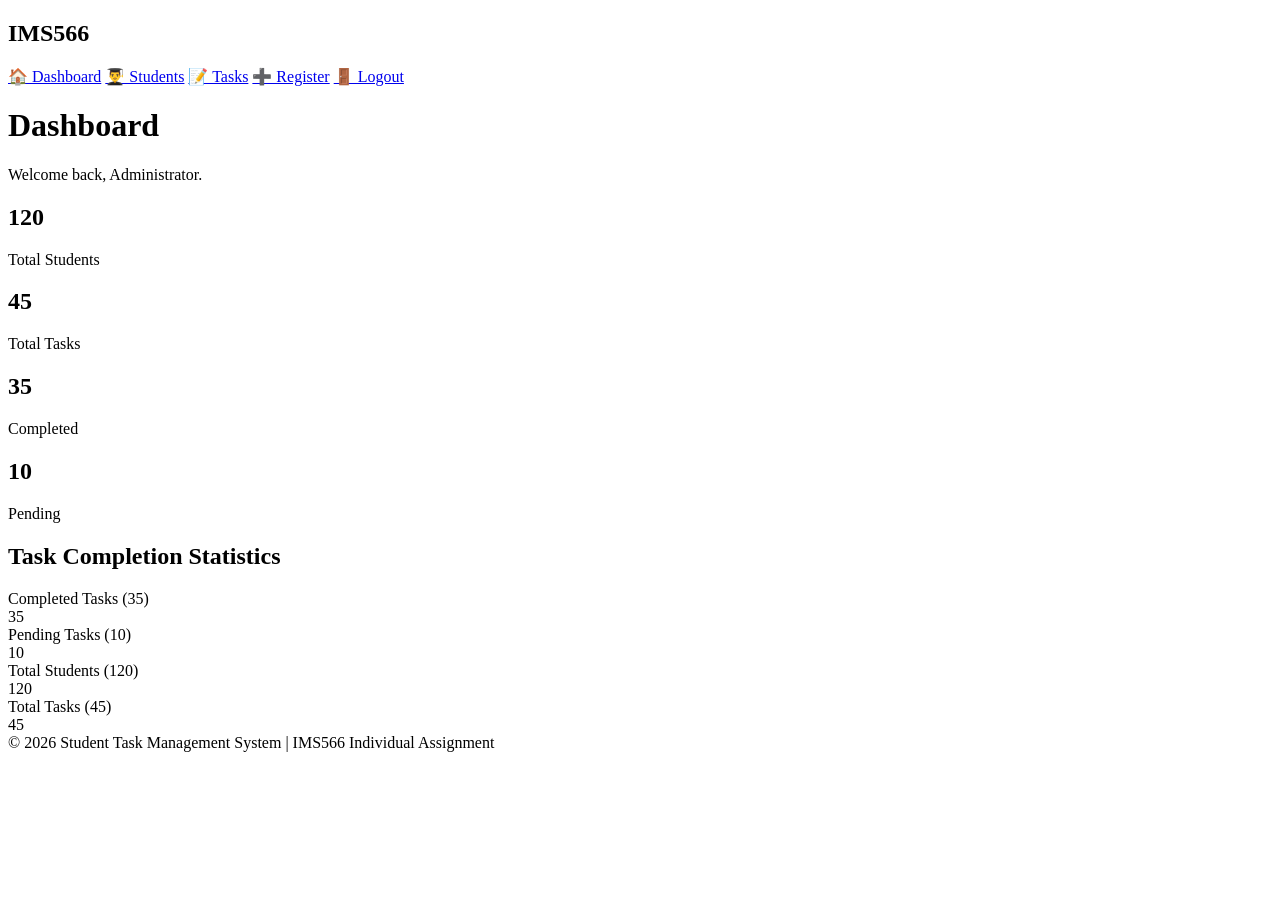
==== dashboard.html @ 9b42a7db "Add files via upload" ====
<!DOCTYPE html>
<html lang="en">

<head>
    <meta charset="UTF-8">
    <meta name="viewport" content="width=device-width, initial-scale=1.0">
    <title>Dashboard</title>

    <link rel="stylesheet" href="css/style.css">
</head>

<body>

<div class="dashboard">

    <!-- Sidebar -->
    <div class="sidebar">

        <h2>IMS566</h2>

        <a href="dashboard.html">🏠 Dashboard</a>
        <a href="students.html">👨‍🎓 Students</a>
        <a href="tasks.html">📝 Tasks</a>
        <a href="register.html">➕ Register</a>
        <a href="index.html">🚪 Logout</a>

    </div>

    <!-- Content -->
    <div class="content">

        <h1>Dashboard</h1>

        <p class="welcome">
            Welcome back, Administrator.
        </p>

        <div class="cards">

            <div class="card">
                <h2>120</h2>
                <p>Total Students</p>
            </div>

            <div class="card">
                <h2>45</h2>
                <p>Total Tasks</p>
            </div>

            <div class="card">
                <h2>35</h2>
                <p>Completed</p>
            </div>

            <div class="card">
                <h2>10</h2>
                <p>Pending</p>
            </div>

        </div>

        <div class="chart-box">

            <h2>Task Completion Statistics</h2>

            <div class="chart-item">

                <div class="chart-label">
                    Completed Tasks (35)
                </div>

                <div class="chart-bg">

                    <div class="chart-fill completed">

                        35

                    </div>

                </div>

            </div>

            <div class="chart-item">

                <div class="chart-label">
                    Pending Tasks (10)
                </div>

                <div class="chart-bg">

                    <div class="chart-fill pending">

                        10

                    </div>

                </div>

            </div>

            <div class="chart-item">

                <div class="chart-label">
                    Total Students (120)
                </div>

                <div class="chart-bg">

                    <div class="chart-fill students">

                        120

                    </div>

                </div>

            </div>

            <div class="chart-item">

                <div class="chart-label">
                    Total Tasks (45)
                </div>

                <div class="chart-bg">

                    <div class="chart-fill tasks">

                        45

                    </div>

                </div>

            </div>

        </div>

        <footer>

            © 2026 Student Task Management System | IMS566 Individual Assignment

        </footer>

    </div>

</div>

</body>

</html>
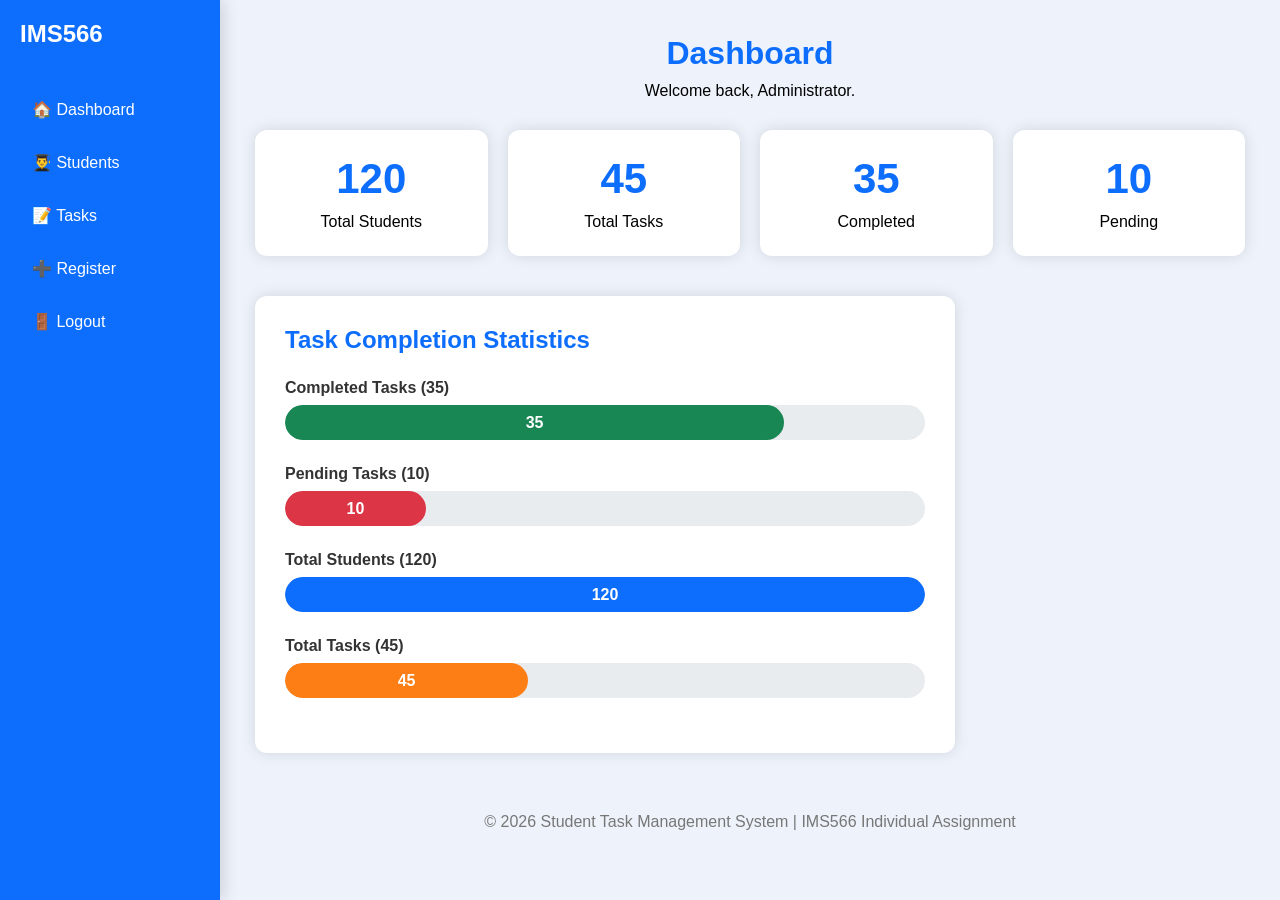
==== commit fe6115a8: "Update dashboard.html" ====
--- a/dashboard.html
+++ b/dashboard.html
@@ -6,7 +6,7 @@
     <meta name="viewport" content="width=device-width, initial-scale=1.0">
     <title>Dashboard</title>
 
-    <link rel="stylesheet" href="css/style.css">
+    <link rel="stylesheet" href="style.css">
 </head>
 
 <body>
@@ -149,4 +149,4 @@
 
 </body>
 
-</html>+</html>
--- a/style.css
+++ b/style.css
@@ -0,0 +1,466 @@
+/* ===========================
+   GENERAL
+=========================== */
+
+*{
+    margin:0;
+    padding:0;
+    box-sizing:border-box;
+    font-family:Arial, Helvetica, sans-serif;
+}
+
+body{
+    background:#eef3fb;
+}
+
+/* ===========================
+   LOGIN PAGE
+=========================== */
+
+.container{
+    width:100%;
+    height:100vh;
+    display:flex;
+    justify-content:center;
+    align-items:center;
+}
+
+.login-box{
+
+    width:420px;
+
+    background:white;
+
+    padding:40px;
+
+    border-radius:12px;
+
+    box-shadow:0 10px 25px rgba(0,0,0,.15);
+
+}
+
+.login-box h1{
+
+    text-align:center;
+
+    color:#0d6efd;
+
+    margin-bottom:10px;
+
+}
+
+.login-box p{
+
+    text-align:center;
+
+    margin-bottom:20px;
+
+    color:#666;
+
+}
+
+label{
+
+    display:block;
+
+    margin-top:15px;
+
+    margin-bottom:5px;
+
+    font-weight:bold;
+
+}
+
+input{
+
+    width:100%;
+
+    padding:12px;
+
+    border:1px solid #ccc;
+
+    border-radius:6px;
+
+    outline:none;
+
+}
+
+input:focus{
+
+    border:1px solid #0d6efd;
+
+}
+
+button{
+
+    width:100%;
+
+    margin-top:25px;
+
+    padding:12px;
+
+    background:#0d6efd;
+
+    color:white;
+
+    border:none;
+
+    border-radius:6px;
+
+    cursor:pointer;
+
+    font-size:16px;
+
+    transition:.3s;
+
+}
+
+button:hover{
+
+    background:#084298;
+
+}
+
+a{
+
+    text-decoration:none;
+
+    color:#0d6efd;
+
+}
+
+a:hover{
+
+    text-decoration:underline;
+
+}
+
+/* ===========================
+   DASHBOARD
+=========================== */
+
+.dashboard{
+
+    display:flex;
+
+}
+
+.sidebar{
+
+    width:220px;
+
+    height:100vh;
+
+    background:#0d6efd;
+
+    color:white;
+
+    padding:20px;
+
+    box-shadow:3px 0 15px rgba(0,0,0,.15);
+
+}
+
+.sidebar h2{
+
+    margin-bottom:40px;
+
+}
+
+.sidebar a{
+
+    display:block;
+
+    color:white;
+
+    padding:12px;
+
+    margin-bottom:10px;
+
+    border-radius:6px;
+
+    transition:.3s;
+
+}
+
+.sidebar a:hover{
+
+    background:white;
+
+    color:#0d6efd;
+
+    text-decoration:none;
+
+}
+
+.content{
+
+    flex:1;
+
+    padding:35px;
+
+}
+
+.content h1{
+
+    text-align:center;
+
+    color:#0d6efd;
+
+    margin-bottom:10px;
+
+}
+
+.content p{
+
+    text-align:center;
+
+}
+
+/* ===========================
+   CARDS
+=========================== */
+
+.cards{
+
+    display:flex;
+
+    gap:20px;
+
+    margin-top:30px;
+
+    margin-bottom:40px;
+
+}
+
+.card{
+
+    flex:1;
+
+    background:white;
+
+    padding:25px;
+
+    text-align:center;
+
+    border-radius:12px;
+
+    box-shadow:0 0 15px rgba(0,0,0,.12);
+
+    transition:.3s;
+
+    cursor:pointer;
+
+}
+
+.card:hover{
+
+    transform:translateY(-6px);
+
+}
+
+.card h2{
+
+    font-size:42px;
+
+    color:#0d6efd;
+
+}
+
+.card p{
+
+    margin-top:10px;
+
+}
+
+/* ===========================
+   TABLE
+=========================== */
+
+table{
+
+    width:100%;
+
+    background:white;
+
+    border-collapse:collapse;
+
+    margin-top:30px;
+
+    border-radius:10px;
+
+    overflow:hidden;
+
+    box-shadow:0 0 15px rgba(0,0,0,.12);
+
+}
+
+th{
+
+    background:#0d6efd;
+
+    color:white;
+
+    padding:15px;
+
+}
+
+td{
+
+    padding:15px;
+
+    border-bottom:1px solid #ddd;
+
+}
+
+tr:hover{
+
+    background:#f5f5f5;
+
+}
+
+/* ===========================
+   SUMMARY BOX
+=========================== */
+
+.chart-box{
+
+    width:700px;
+
+    background:white;
+
+    padding:30px;
+
+    border-radius:12px;
+
+    box-shadow:0 0 15px rgba(0,0,0,.12);
+
+}
+
+.chart-box h2{
+
+    color:#0d6efd;
+
+    margin-bottom:20px;
+
+}
+
+.chart-box p{
+
+    text-align:left;
+
+    font-size:18px;
+
+    margin-bottom:18px;
+
+}
+
+/* ===========================
+   FOOTER
+=========================== */
+
+footer{
+
+    margin-top:40px;
+
+    text-align:center;
+
+    color:#777;
+
+    padding:20px;
+
+}
+
+/* ===========================
+   BAR CHART
+=========================== */
+
+.chart-box{
+
+    width:700px;
+    background:#ffffff;
+    padding:30px;
+    margin-top:30px;
+    border-radius:12px;
+    box-shadow:0 0 15px rgba(0,0,0,.12);
+
+}
+
+.chart-box h2{
+
+    color:#0d6efd;
+    margin-bottom:25px;
+
+}
+
+.chart-item{
+
+    margin-bottom:25px;
+
+}
+
+.chart-label{
+
+    font-size:16px;
+    font-weight:bold;
+    color:#333;
+    margin-bottom:8px;
+
+}
+
+.chart-bg{
+
+    width:100%;
+    height:35px;
+    background:#e9ecef;
+    border-radius:25px;
+    overflow:hidden;
+
+}
+
+.chart-fill{
+
+    height:35px;
+    line-height:35px;
+    color:white;
+    text-align:center;
+    font-weight:bold;
+    border-radius:25px;
+
+}
+
+/* Completed */
+
+.completed{
+
+    width:78%;
+    background:#198754;
+
+}
+
+/* Pending */
+
+.pending{
+
+    width:22%;
+    background:#dc3545;
+
+}
+
+/* Students */
+
+.students{
+
+    width:100%;
+    background:#0d6efd;
+
+}
+
+/* Tasks */
+
+.tasks{
+
+    width:38%;
+    background:#fd7e14;
+
+}
